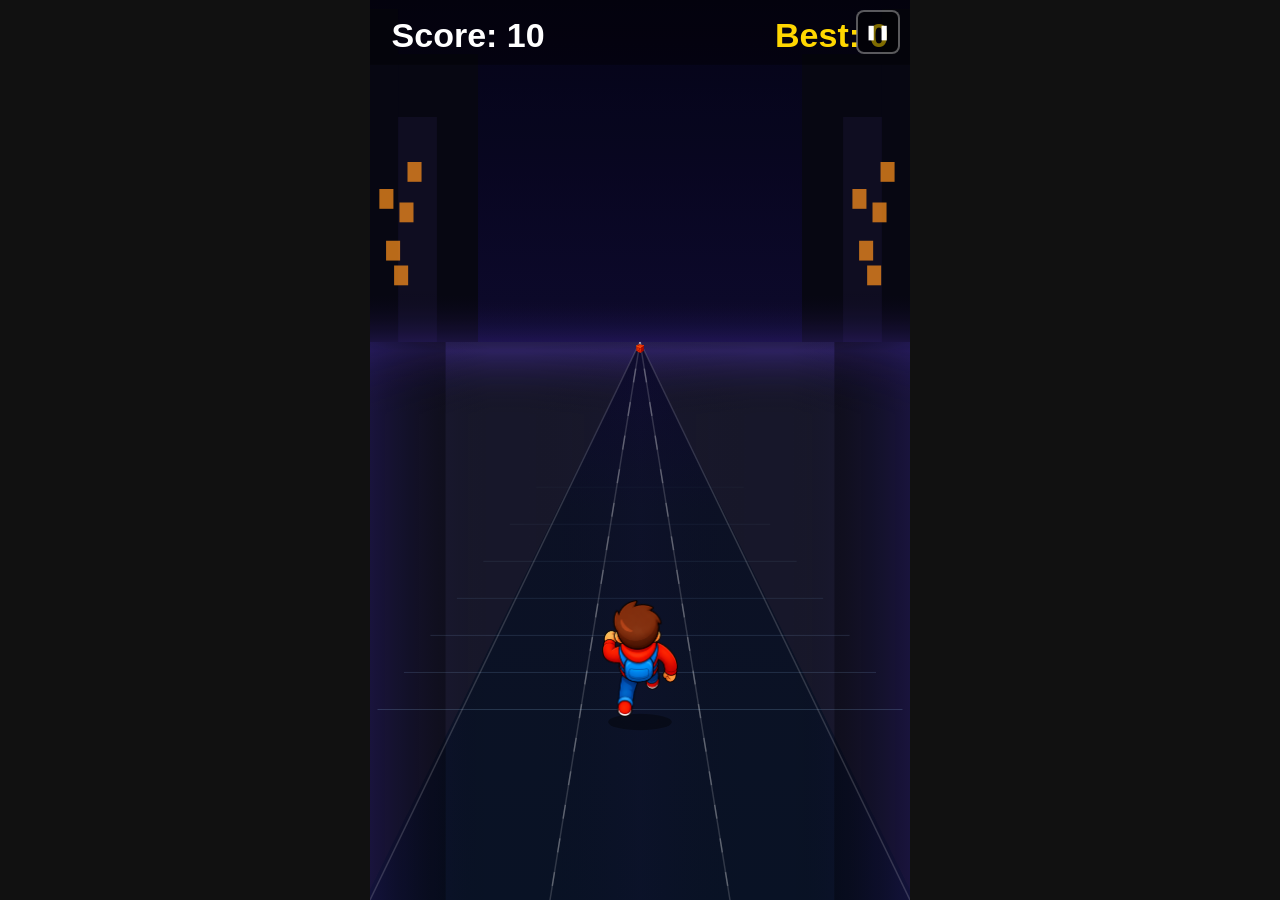
==== Surfers/index.html @ 09386502 "Add both arcade games with all assets for GitHub Pages Includes slingshot (Print Yard) and cave flig" ====
<!DOCTYPE html>
<html lang="en">
<head>
  <meta charset="UTF-8" />
  <meta name="viewport" content="width=device-width, initial-scale=1.0" />
  <title>Lane Runner</title>
  <link rel="stylesheet" href="style.css" />
</head>
<body>
  <div id="game-container">
    <canvas id="gameCanvas"></canvas>
    <button id="pause-btn" aria-label="Pause">&#10074;&#10074;</button>
    <div id="overlay" class="hidden">
      <h1 id="overlay-title">GAME OVER</h1>
      <p id="overlay-score"></p>
      <button id="restart-btn">PLAY AGAIN</button>
    </div>
    <div id="mobile-controls">
      <button class="ctrl-btn" id="btn-left">&#9664;</button>
      <div id="ctrl-center">
        <button class="ctrl-btn" id="btn-up">&#9650;</button>
        <button class="ctrl-btn" id="btn-down">&#9660;</button>
      </div>
      <button class="ctrl-btn" id="btn-right">&#9654;</button>
      <button class="ctrl-btn ctrl-btn-jump" id="btn-jump">JUMP</button>
    </div>
  </div>
  <script src="game.js"></script>
</body>
</html>
---- Surfers/style.css ----
* {
  margin: 0;
  padding: 0;
  box-sizing: border-box;
}

body {
  background: #111;
  display: flex;
  justify-content: center;
  align-items: center;
  height: 100vh;
  overflow: hidden;
  font-family: 'Arial Black', Arial, sans-serif;
}

#game-container {
  position: relative;
  display: flex;
  flex-direction: column;
  align-items: center;
}

#gameCanvas {
  display: block;
  background: #1a1a2e;
}

#pause-btn {
  position: absolute;
  top: 10px;
  right: 10px;
  width: 44px;
  height: 44px;
  background: rgba(0, 0, 0, 0.5);
  color: #fff;
  border: 2px solid rgba(255, 255, 255, 0.35);
  border-radius: 8px;
  font-size: 14px;
  font-weight: 900;
  letter-spacing: 1px;
  cursor: pointer;
  z-index: 5;
  user-select: none;
  -webkit-user-select: none;
  touch-action: manipulation;
  font-family: inherit;
  display: flex;
  align-items: center;
  justify-content: center;
}

#pause-btn:hover {
  background: rgba(0, 0, 0, 0.7);
}

#pause-btn:active {
  transform: scale(0.95);
}

/* Overlay (game over / start) */
#overlay {
  position: absolute;
  top: 0;
  left: 0;
  width: 100%;
  height: 100%;
  background: rgba(0, 0, 0, 0.72);
  display: flex;
  flex-direction: column;
  justify-content: center;
  align-items: center;
  gap: 16px;
  color: #fff;
}

#overlay.hidden {
  display: none;
}

#overlay-title {
  font-size: clamp(28px, 6vw, 52px);
  color: #ff4757;
  text-shadow: 0 0 20px #ff475788;
  letter-spacing: 4px;
}

#overlay-score {
  font-size: clamp(16px, 3vw, 24px);
  color: #ffd700;
}

#restart-btn {
  margin-top: 8px;
  padding: 14px 40px;
  font-size: clamp(14px, 2.5vw, 20px);
  font-family: inherit;
  font-weight: 900;
  letter-spacing: 2px;
  background: #ff4757;
  color: #fff;
  border: none;
  border-radius: 8px;
  cursor: pointer;
  transition: transform 0.1s, background 0.15s;
}

#restart-btn:hover {
  background: #ff6b81;
  transform: scale(1.05);
}

#restart-btn:active {
  transform: scale(0.97);
}

/* Mobile controls */
#mobile-controls {
  display: none;
  gap: 12px;
  align-items: center;
  justify-content: center;
  padding: 10px 0 4px;
  width: 100%;
}

#ctrl-center {
  display: flex;
  flex-direction: column;
  gap: 8px;
}

.ctrl-btn {
  width: 60px;
  height: 60px;
  font-size: 22px;
  background: rgba(255,255,255,0.12);
  color: #fff;
  border: 2px solid rgba(255,255,255,0.25);
  border-radius: 10px;
  cursor: pointer;
  user-select: none;
  -webkit-user-select: none;
  touch-action: manipulation;
  transition: background 0.1s;
}

.ctrl-btn:active {
  background: rgba(255,255,255,0.3);
}

.ctrl-btn-jump {
  width: 80px;
  background: rgba(255, 215, 0, 0.22);
  border-color: rgba(255, 215, 0, 0.55);
  color: #ffd700;
  font-size: 16px;
  font-weight: 900;
  letter-spacing: 1px;
}

.ctrl-btn-jump:active {
  background: rgba(255, 215, 0, 0.4);
}

@media (max-width: 600px), (pointer: coarse) {
  #mobile-controls {
    display: flex;
  }
}
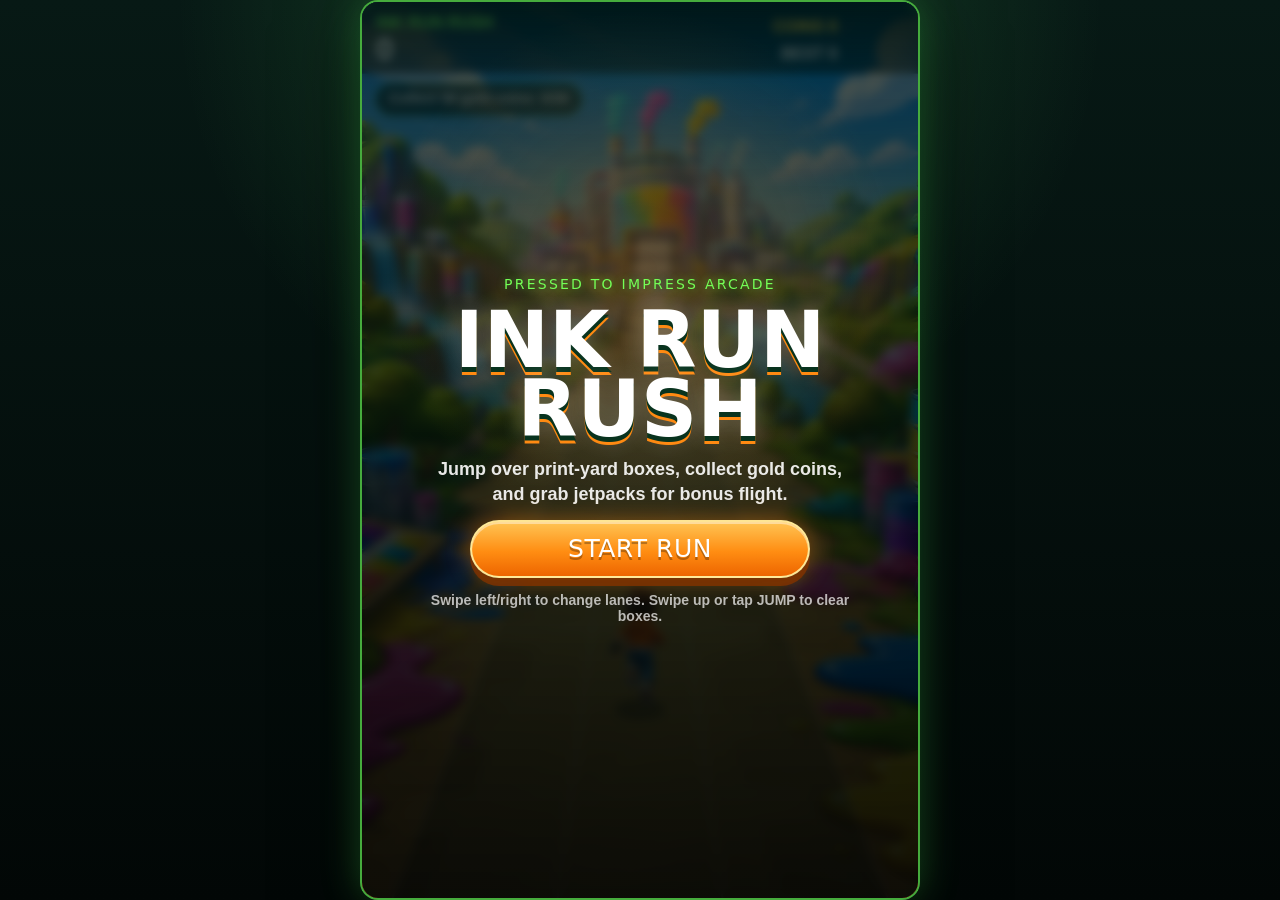
==== commit 3735c6e5: "Enable Ink Run Rush in arcade" ====
--- a/Surfers/index.html
+++ b/Surfers/index.html
@@ -2,29 +2,38 @@
 <html lang="en">
 <head>
   <meta charset="UTF-8" />
-  <meta name="viewport" content="width=device-width, initial-scale=1.0" />
-  <title>Lane Runner</title>
+  <meta name="viewport" content="width=device-width, initial-scale=1.0, maximum-scale=1.0, user-scalable=no" />
+  <title>Ink Run Rush</title>
   <link rel="stylesheet" href="style.css" />
 </head>
 <body>
-  <div id="game-container">
+  <main id="game-container" aria-label="Ink Run Rush">
     <canvas id="gameCanvas"></canvas>
-    <button id="pause-btn" aria-label="Pause">&#10074;&#10074;</button>
-    <div id="overlay" class="hidden">
-      <h1 id="overlay-title">GAME OVER</h1>
-      <p id="overlay-score"></p>
-      <button id="restart-btn">PLAY AGAIN</button>
-    </div>
-    <div id="mobile-controls">
-      <button class="ctrl-btn" id="btn-left">&#9664;</button>
+
+    <button id="pause-btn" class="icon-btn" aria-label="Pause game" type="button">
+      <span class="pause-bars" aria-hidden="true"><span></span><span></span></span>
+    </button>
+
+    <section id="overlay" class="game-overlay" aria-live="polite">
+      <p id="overlay-kicker">Pressed To Impress Arcade</p>
+      <h1 id="overlay-title">Ink Run Rush</h1>
+      <p id="overlay-score">Swipe lanes, jump hazards, slide under gates, and collect ink coins.</p>
+      <button id="restart-btn" class="primary-btn" type="button">Start Run</button>
+      <button id="arcade-btn" class="secondary-btn hidden" type="button">Back to Arcade</button>
+      <p id="overlay-help">Keyboard: arrows or WASD. Mobile: swipe or use controls.</p>
+    </section>
+
+    <nav id="mobile-controls" aria-label="Mobile controls">
+      <button class="ctrl-btn" id="btn-left" type="button" aria-label="Move left">&#9664;</button>
       <div id="ctrl-center">
-        <button class="ctrl-btn" id="btn-up">&#9650;</button>
-        <button class="ctrl-btn" id="btn-down">&#9660;</button>
+        <button class="ctrl-btn" id="btn-up" type="button" aria-label="Jump">&#9650;</button>
+        <button class="ctrl-btn" id="btn-down" type="button" aria-label="Slide">&#9660;</button>
       </div>
-      <button class="ctrl-btn" id="btn-right">&#9654;</button>
-      <button class="ctrl-btn ctrl-btn-jump" id="btn-jump">JUMP</button>
-    </div>
-  </div>
+      <button class="ctrl-btn" id="btn-right" type="button" aria-label="Move right">&#9654;</button>
+      <button class="ctrl-btn ctrl-btn-jump" id="btn-jump" type="button">JUMP</button>
+    </nav>
+  </main>
+
   <script src="game.js"></script>
 </body>
 </html>
--- a/Surfers/style.css
+++ b/Surfers/style.css
@@ -1,127 +1,242 @@
 * {
+  box-sizing: border-box;
   margin: 0;
   padding: 0;
-  box-sizing: border-box;
-}
-
+}
+
+html,
 body {
-  background: #111;
-  display: flex;
-  justify-content: center;
-  align-items: center;
-  height: 100vh;
+  width: 100%;
+  min-height: 100%;
+}
+
+body {
+  min-height: 100vh;
   overflow: hidden;
-  font-family: 'Arial Black', Arial, sans-serif;
+  background:
+    radial-gradient(circle at 50% 0%, rgba(104, 255, 123, 0.2), transparent 42%),
+    linear-gradient(180deg, #071915 0%, #020706 100%);
+  color: #fff;
+  display: flex;
+  align-items: center;
+  justify-content: center;
+  font-family: "Arial Black", Impact, system-ui, sans-serif;
+  touch-action: none;
+}
+
+button {
+  font: inherit;
+  -webkit-tap-highlight-color: transparent;
 }
 
 #game-container {
   position: relative;
+  width: min(100vw, 560px);
+  height: min(100vh, 920px);
   display: flex;
   flex-direction: column;
   align-items: center;
+  justify-content: center;
+  overflow: hidden;
+  background: #06100e;
+  border: 2px solid rgba(105, 255, 86, 0.65);
+  border-radius: 18px;
+  box-shadow:
+    0 0 38px rgba(78, 255, 94, 0.25),
+    0 18px 80px rgba(0, 0, 0, 0.55),
+    inset 0 0 24px rgba(255, 255, 255, 0.06);
 }
 
 #gameCanvas {
   display: block;
-  background: #1a1a2e;
-}
-
-#pause-btn {
-  position: absolute;
-  top: 10px;
-  right: 10px;
-  width: 44px;
-  height: 44px;
-  background: rgba(0, 0, 0, 0.5);
-  color: #fff;
-  border: 2px solid rgba(255, 255, 255, 0.35);
-  border-radius: 8px;
-  font-size: 14px;
-  font-weight: 900;
-  letter-spacing: 1px;
-  cursor: pointer;
-  z-index: 5;
-  user-select: none;
-  -webkit-user-select: none;
-  touch-action: manipulation;
-  font-family: inherit;
-  display: flex;
-  align-items: center;
-  justify-content: center;
-}
-
-#pause-btn:hover {
-  background: rgba(0, 0, 0, 0.7);
-}
-
-#pause-btn:active {
-  transform: scale(0.95);
-}
-
-/* Overlay (game over / start) */
-#overlay {
-  position: absolute;
-  top: 0;
-  left: 0;
   width: 100%;
   height: 100%;
-  background: rgba(0, 0, 0, 0.72);
+  background: #102016;
+}
+
+.icon-btn {
+  position: absolute;
+  top: 12px;
+  right: 12px;
+  width: 46px;
+  height: 46px;
+  border-radius: 14px;
+  border: 2px solid rgba(112, 255, 86, 0.86);
+  background: linear-gradient(180deg, rgba(13, 92, 75, 0.96), rgba(2, 30, 30, 0.98));
+  color: #fff;
+  display: none;
+  align-items: center;
+  justify-content: center;
+  cursor: pointer;
+  z-index: 8;
+  box-shadow:
+    0 0 14px rgba(89, 255, 98, 0.35),
+    inset 0 2px 4px rgba(255, 255, 255, 0.2),
+    inset 0 -3px 8px rgba(0, 0, 0, 0.38);
+  transition: transform 0.1s ease, filter 0.15s ease;
+}
+
+.icon-btn:hover {
+  filter: brightness(1.14);
+}
+
+.icon-btn:active {
+  transform: scale(0.94);
+}
+
+.pause-bars {
+  display: flex;
+  align-items: center;
+  justify-content: center;
+  gap: 5px;
+  width: 22px;
+  height: 24px;
+}
+
+.pause-bars span {
+  display: block;
+  width: 7px;
+  height: 24px;
+  border-radius: 5px;
+  background: #fff;
+  box-shadow: 0 0 8px rgba(255, 255, 255, 0.55);
+}
+
+.game-overlay {
+  position: absolute;
+  inset: 0;
+  z-index: 10;
   display: flex;
   flex-direction: column;
-  justify-content: center;
-  align-items: center;
-  gap: 16px;
-  color: #fff;
-}
-
-#overlay.hidden {
+  align-items: center;
+  justify-content: center;
+  gap: 14px;
+  padding: 24px;
+  text-align: center;
+  background:
+    radial-gradient(circle at 50% 30%, rgba(255, 137, 20, 0.22), transparent 38%),
+    linear-gradient(180deg, rgba(0, 19, 16, 0.7), rgba(0, 4, 4, 0.9));
+  backdrop-filter: blur(5px);
+}
+
+.game-overlay.hidden {
   display: none;
 }
 
+#overlay-kicker {
+  color: #74ff56;
+  font-size: clamp(11px, 2vw, 14px);
+  letter-spacing: 0.16em;
+  text-transform: uppercase;
+  text-shadow: 0 0 8px rgba(116, 255, 86, 0.45);
+}
+
 #overlay-title {
-  font-size: clamp(28px, 6vw, 52px);
-  color: #ff4757;
-  text-shadow: 0 0 20px #ff475788;
-  letter-spacing: 4px;
+  max-width: 12ch;
+  color: #fff;
+  font-size: clamp(42px, 9vw, 78px);
+  line-height: 0.88;
+  letter-spacing: 0;
+  text-transform: uppercase;
+  text-shadow:
+    0 5px 0 #08331e,
+    0 8px 0 #ff8a12,
+    0 0 24px rgba(255, 255, 255, 0.28);
 }
 
 #overlay-score {
-  font-size: clamp(16px, 3vw, 24px);
-  color: #ffd700;
-}
-
-#restart-btn {
-  margin-top: 8px;
-  padding: 14px 40px;
-  font-size: clamp(14px, 2.5vw, 20px);
-  font-family: inherit;
-  font-weight: 900;
-  letter-spacing: 2px;
-  background: #ff4757;
-  color: #fff;
-  border: none;
-  border-radius: 8px;
+  max-width: 420px;
+  color: rgba(255, 255, 255, 0.9);
+  font-family: Arial, system-ui, sans-serif;
+  font-size: clamp(14px, 2.8vw, 18px);
+  font-weight: 800;
+  line-height: 1.35;
+}
+
+#overlay-help {
+  max-width: 420px;
+  color: rgba(255, 255, 255, 0.7);
+  font-family: Arial, system-ui, sans-serif;
+  font-size: clamp(12px, 2.3vw, 14px);
+  font-weight: 800;
+}
+
+.primary-btn {
+  min-width: min(340px, 82vw);
+  padding: 14px 28px 15px;
+  border: 2px solid rgba(255, 236, 158, 0.95);
+  border-radius: 999px;
+  background: linear-gradient(180deg, #ffc454 0%, #ff8d12 55%, #ed6500 100%);
+  color: #fff;
   cursor: pointer;
-  transition: transform 0.1s, background 0.15s;
-}
-
-#restart-btn:hover {
-  background: #ff6b81;
-  transform: scale(1.05);
-}
-
-#restart-btn:active {
-  transform: scale(0.97);
-}
-
-/* Mobile controls */
+  font-size: clamp(18px, 4vw, 25px);
+  line-height: 1;
+  letter-spacing: 0.02em;
+  text-transform: uppercase;
+  text-shadow: 0 3px 0 rgba(0, 0, 0, 0.28);
+  box-shadow:
+    0 8px 0 rgba(126, 50, 0, 0.85),
+    0 0 24px rgba(255, 137, 18, 0.45),
+    inset 0 2px 0 rgba(255, 255, 255, 0.42);
+  transition: transform 0.1s ease, filter 0.15s ease;
+}
+
+.primary-btn:hover {
+  filter: brightness(1.08);
+}
+
+.primary-btn:active {
+  transform: translateY(3px);
+  box-shadow:
+    0 4px 0 rgba(126, 50, 0, 0.85),
+    0 0 18px rgba(255, 137, 18, 0.4),
+    inset 0 2px 0 rgba(255, 255, 255, 0.35);
+}
+
+.secondary-btn {
+  min-width: min(300px, 74vw);
+  padding: 11px 24px 12px;
+  border: 2px solid rgba(116, 255, 86, 0.72);
+  border-radius: 999px;
+  background: linear-gradient(180deg, rgba(11, 82, 75, 0.96), rgba(3, 34, 35, 0.98));
+  color: #fff;
+  cursor: pointer;
+  font-size: clamp(14px, 3vw, 18px);
+  line-height: 1;
+  letter-spacing: 0.02em;
+  text-transform: uppercase;
+  text-shadow: 0 2px 0 rgba(0, 0, 0, 0.32);
+  box-shadow:
+    0 0 18px rgba(89, 255, 98, 0.28),
+    inset 0 1px 0 rgba(255, 255, 255, 0.22),
+    inset 0 -4px 8px rgba(0, 0, 0, 0.35);
+  transition: transform 0.1s ease, filter 0.15s ease;
+}
+
+.secondary-btn:hover {
+  filter: brightness(1.12);
+}
+
+.secondary-btn:active {
+  transform: translateY(2px) scale(0.98);
+}
+
+.secondary-btn.hidden {
+  display: none;
+}
+
 #mobile-controls {
+  position: absolute;
+  left: 0;
+  right: 0;
+  bottom: max(10px, env(safe-area-inset-bottom));
+  z-index: 7;
   display: none;
-  gap: 12px;
-  align-items: center;
-  justify-content: center;
-  padding: 10px 0 4px;
-  width: 100%;
+  gap: 10px;
+  align-items: center;
+  justify-content: center;
+  padding: 0 10px;
+  pointer-events: none;
 }
 
 #ctrl-center {
@@ -131,40 +246,89 @@
 }
 
 .ctrl-btn {
-  width: 60px;
-  height: 60px;
-  font-size: 22px;
-  background: rgba(255,255,255,0.12);
-  color: #fff;
-  border: 2px solid rgba(255,255,255,0.25);
-  border-radius: 10px;
+  width: 58px;
+  height: 58px;
+  border-radius: 16px;
+  border: 2px solid rgba(255, 255, 255, 0.32);
+  background: linear-gradient(180deg, rgba(8, 74, 71, 0.72), rgba(2, 24, 25, 0.86));
+  color: #fff;
   cursor: pointer;
-  user-select: none;
-  -webkit-user-select: none;
+  font-size: 23px;
+  line-height: 1;
+  display: flex;
+  align-items: center;
+  justify-content: center;
+  box-shadow:
+    0 6px 18px rgba(0, 0, 0, 0.35),
+    inset 0 1px 0 rgba(255, 255, 255, 0.22);
+  pointer-events: auto;
   touch-action: manipulation;
-  transition: background 0.1s;
 }
 
 .ctrl-btn:active {
-  background: rgba(255,255,255,0.3);
+  transform: scale(0.94);
+  filter: brightness(1.18);
 }
 
 .ctrl-btn-jump {
-  width: 80px;
-  background: rgba(255, 215, 0, 0.22);
-  border-color: rgba(255, 215, 0, 0.55);
-  color: #ffd700;
+  width: 86px;
+  color: #fff;
   font-size: 16px;
-  font-weight: 900;
-  letter-spacing: 1px;
-}
-
-.ctrl-btn-jump:active {
-  background: rgba(255, 215, 0, 0.4);
-}
-
-@media (max-width: 600px), (pointer: coarse) {
+  letter-spacing: 0.02em;
+  border-color: rgba(255, 203, 48, 0.75);
+  background: linear-gradient(180deg, rgba(255, 177, 22, 0.76), rgba(187, 91, 0, 0.86));
+}
+
+@media (max-width: 720px), (pointer: coarse) {
+  body {
+    align-items: stretch;
+    justify-content: stretch;
+  }
+
+  #game-container {
+    width: 100vw;
+    height: 100dvh;
+    min-height: 100vh;
+    border: 0;
+    border-radius: 0;
+    justify-content: flex-start;
+  }
+
+  #gameCanvas {
+    height: calc(100dvh - 96px);
+  }
+
   #mobile-controls {
     display: flex;
   }
-}
+
+  .icon-btn {
+    width: 50px;
+    height: 50px;
+    top: max(10px, env(safe-area-inset-top));
+    right: 10px;
+  }
+}
+
+@media (max-height: 520px) and (orientation: landscape) {
+  #gameCanvas {
+    height: 100dvh;
+  }
+
+  #mobile-controls {
+    right: 64px;
+    left: auto;
+    width: auto;
+    transform: scale(0.86);
+    transform-origin: bottom right;
+  }
+
+  .game-overlay {
+    padding: 14px;
+    gap: 9px;
+  }
+
+  #overlay-title {
+    font-size: clamp(34px, 8vw, 54px);
+  }
+}
